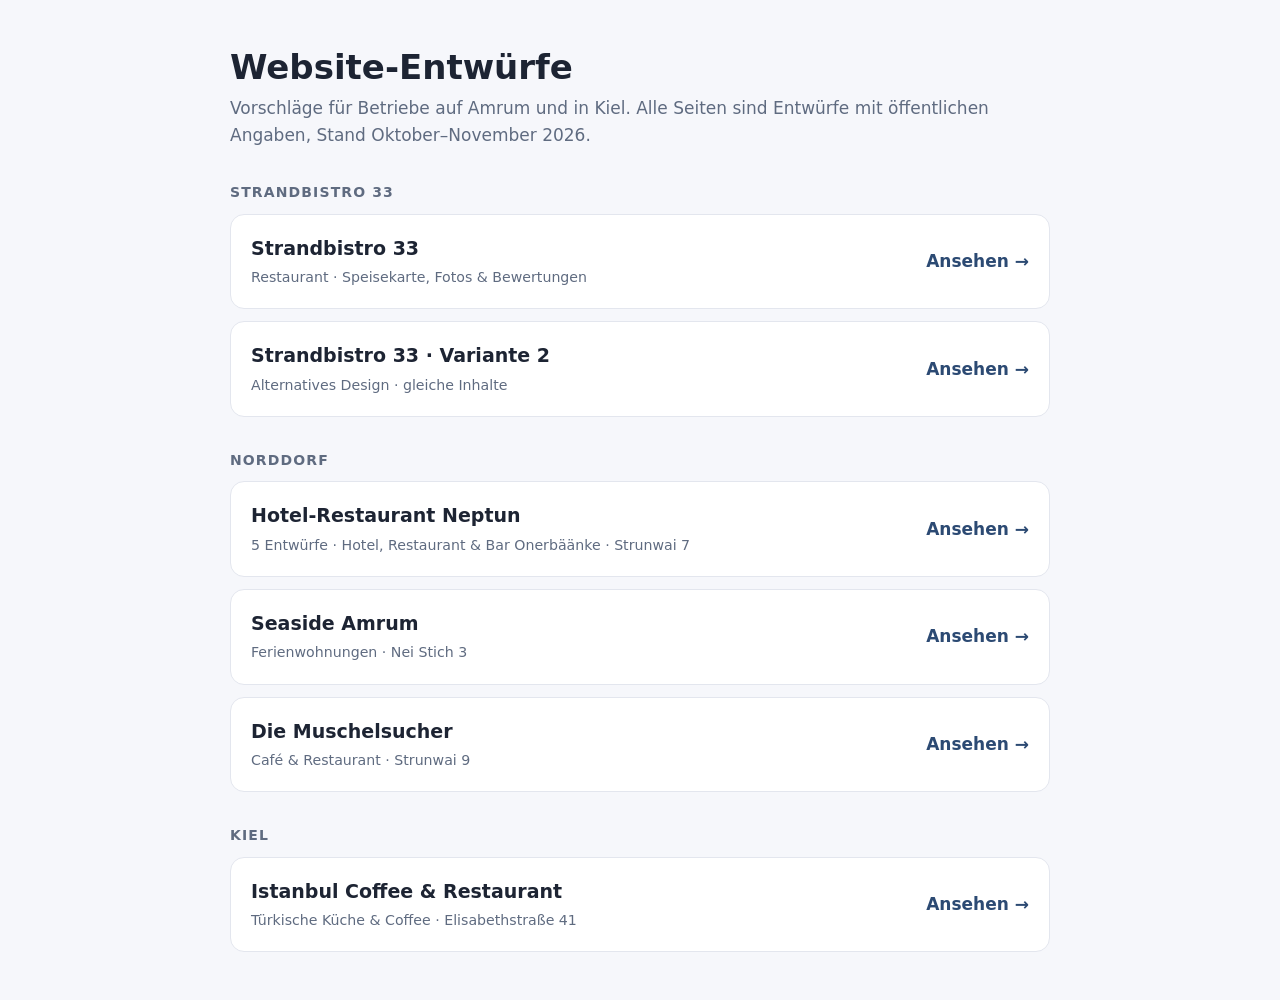
==== index.html @ ea913d5e "Add Istanbul Coffee & Restaurant (Kiel) draft One-page draft with menu, breakfast, gallery, hours an" ====
<!doctype html>
<html lang="de">
<head>
<meta charset="utf-8">
<meta name="viewport" content="width=device-width, initial-scale=1">
<meta name="robots" content="noindex, nofollow">
<title>Website-Entwürfe</title>
<style>
:root{--ink:#1d2433;--muted:#5f6b80;--line:#e3e6ee;--bg:#f6f7fb;--accent:#2c4a73}
*{box-sizing:border-box}
body{margin:0;font:17px/1.6 "Segoe UI",system-ui,-apple-system,Roboto,sans-serif;color:var(--ink);background:var(--bg)}
main{max-width:860px;margin:auto;padding:48px 20px}
h1{font-size:34px;line-height:1.15;margin:0 0 8px}
h2{font-size:14px;letter-spacing:.08em;text-transform:uppercase;color:var(--muted);margin:32px 0 10px}
p{color:var(--muted);margin:0 0 28px}
ul{list-style:none;padding:0;margin:0;display:grid;gap:12px}
a{display:flex;justify-content:space-between;align-items:center;gap:12px;background:#fff;border:1px solid var(--line);border-radius:14px;padding:18px 20px;text-decoration:none;color:inherit}
a:hover{border-color:var(--accent)}
b{display:block;font-size:19px}
small{color:var(--muted)}
span.go{color:var(--accent);font-weight:600;white-space:nowrap}
</style>
</head>
<body>
<main>
<h1>Website-Entwürfe</h1>
<p>Vorschläge für Betriebe auf Amrum und in Kiel. Alle Seiten sind Entwürfe mit öffentlichen Angaben, Stand Oktober–November 2026.</p>
<h2>Strandbistro 33</h2>
<ul>
 <li><a href="strandbistro-33/"><div><b>Strandbistro 33</b><small>Restaurant · Speisekarte, Fotos &amp; Bewertungen</small></div><span class="go">Ansehen →</span></a></li>
 <li><a href="strandbistro-33/v2/"><div><b>Strandbistro 33 · Variante 2</b><small>Alternatives Design · gleiche Inhalte</small></div><span class="go">Ansehen →</span></a></li>
</ul>
<h2>Norddorf</h2>
<ul>
 <li><a href="neptun/"><div><b>Hotel-Restaurant Neptun</b><small>5 Entwürfe · Hotel, Restaurant &amp; Bar Onerbäänke · Strunwai 7</small></div><span class="go">Ansehen →</span></a></li>
 <li><a href="seaside-amrum/"><div><b>Seaside Amrum</b><small>Ferienwohnungen · Nei Stich 3</small></div><span class="go">Ansehen →</span></a></li>
 <li><a href="die-muschelsucher/"><div><b>Die Muschelsucher</b><small>Café &amp; Restaurant · Strunwai 9</small></div><span class="go">Ansehen →</span></a></li>
</ul>
<h2>Kiel</h2>
<ul>
 <li><a href="istanbul-coffee/"><div><b>Istanbul Coffee &amp; Restaurant</b><small>Türkische Küche &amp; Coffee · Elisabethstraße 41</small></div><span class="go">Ansehen →</span></a></li>
</ul>
</main>
</body>
</html>
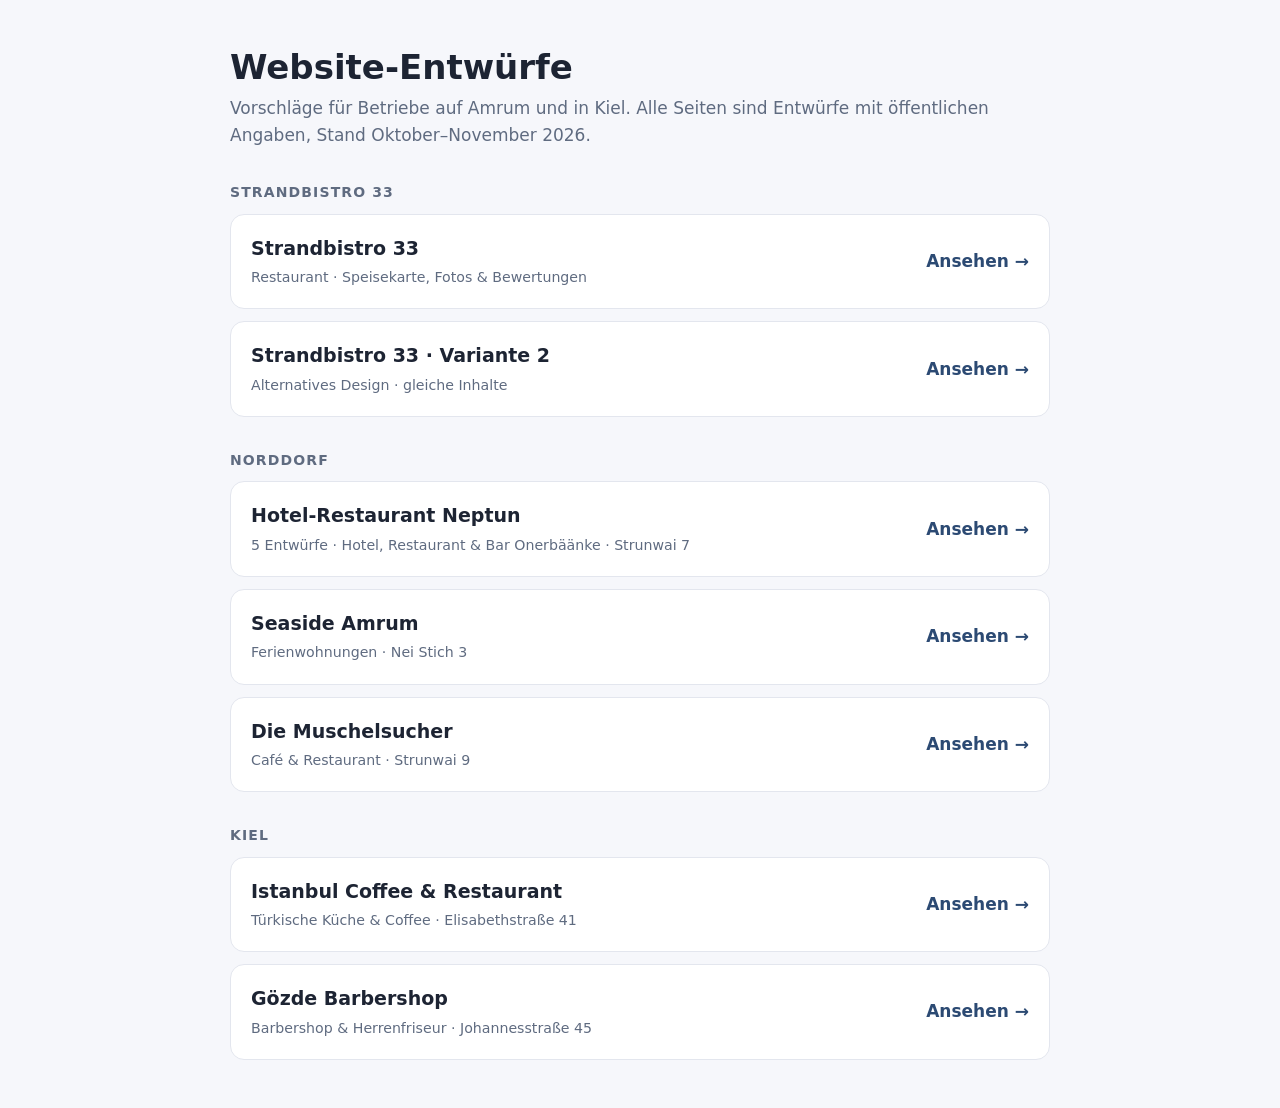
==== commit a3a3507f: "Add Gözde Barbershop (Kiel) draft" ====
--- a/index.html
+++ b/index.html
@@ -39,6 +39,7 @@
 <h2>Kiel</h2>
 <ul>
  <li><a href="istanbul-coffee/"><div><b>Istanbul Coffee &amp; Restaurant</b><small>Türkische Küche &amp; Coffee · Elisabethstraße 41</small></div><span class="go">Ansehen →</span></a></li>
+ <li><a href="goezde-barbershop/"><div><b>Gözde Barbershop</b><small>Barbershop &amp; Herrenfriseur · Johannesstraße 45</small></div><span class="go">Ansehen →</span></a></li>
 </ul>
 </main>
 </body>
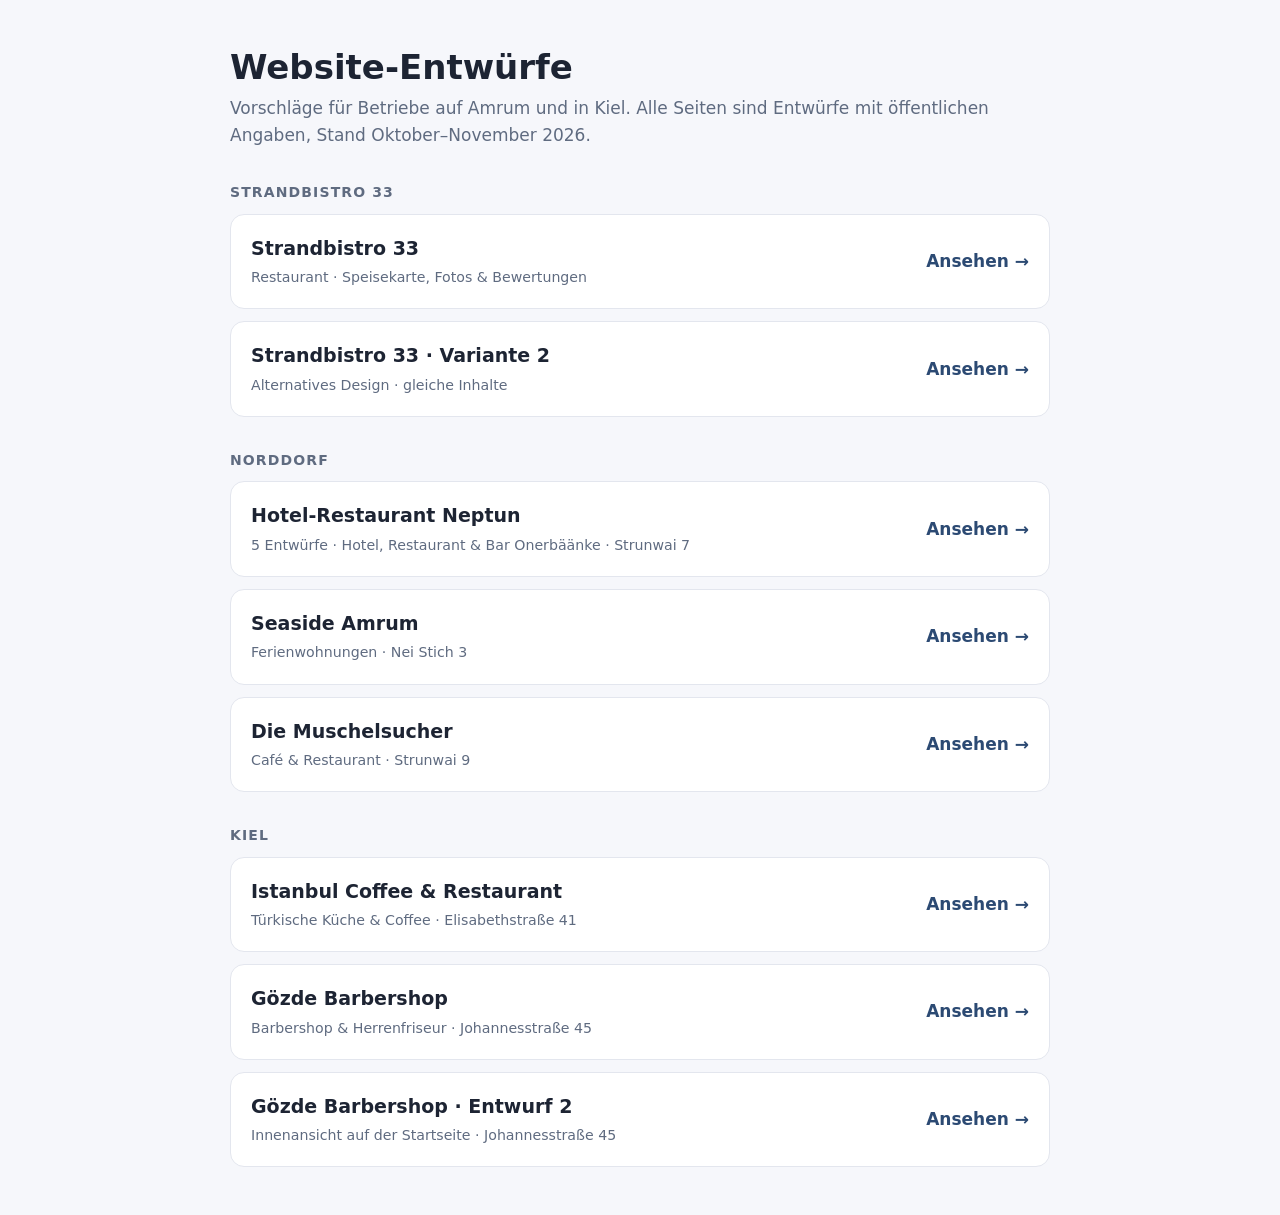
==== commit c15b90af: "Update Gözde Barbershop draft photography" ====
--- a/index.html
+++ b/index.html
@@ -40,6 +40,7 @@
 <ul>
  <li><a href="istanbul-coffee/"><div><b>Istanbul Coffee &amp; Restaurant</b><small>Türkische Küche &amp; Coffee · Elisabethstraße 41</small></div><span class="go">Ansehen →</span></a></li>
  <li><a href="goezde-barbershop/"><div><b>Gözde Barbershop</b><small>Barbershop &amp; Herrenfriseur · Johannesstraße 45</small></div><span class="go">Ansehen →</span></a></li>
+ <li><a href="goezde-barbershop/v2/"><div><b>Gözde Barbershop · Entwurf 2</b><small>Innenansicht auf der Startseite · Johannesstraße 45</small></div><span class="go">Ansehen →</span></a></li>
 </ul>
 </main>
 </body>
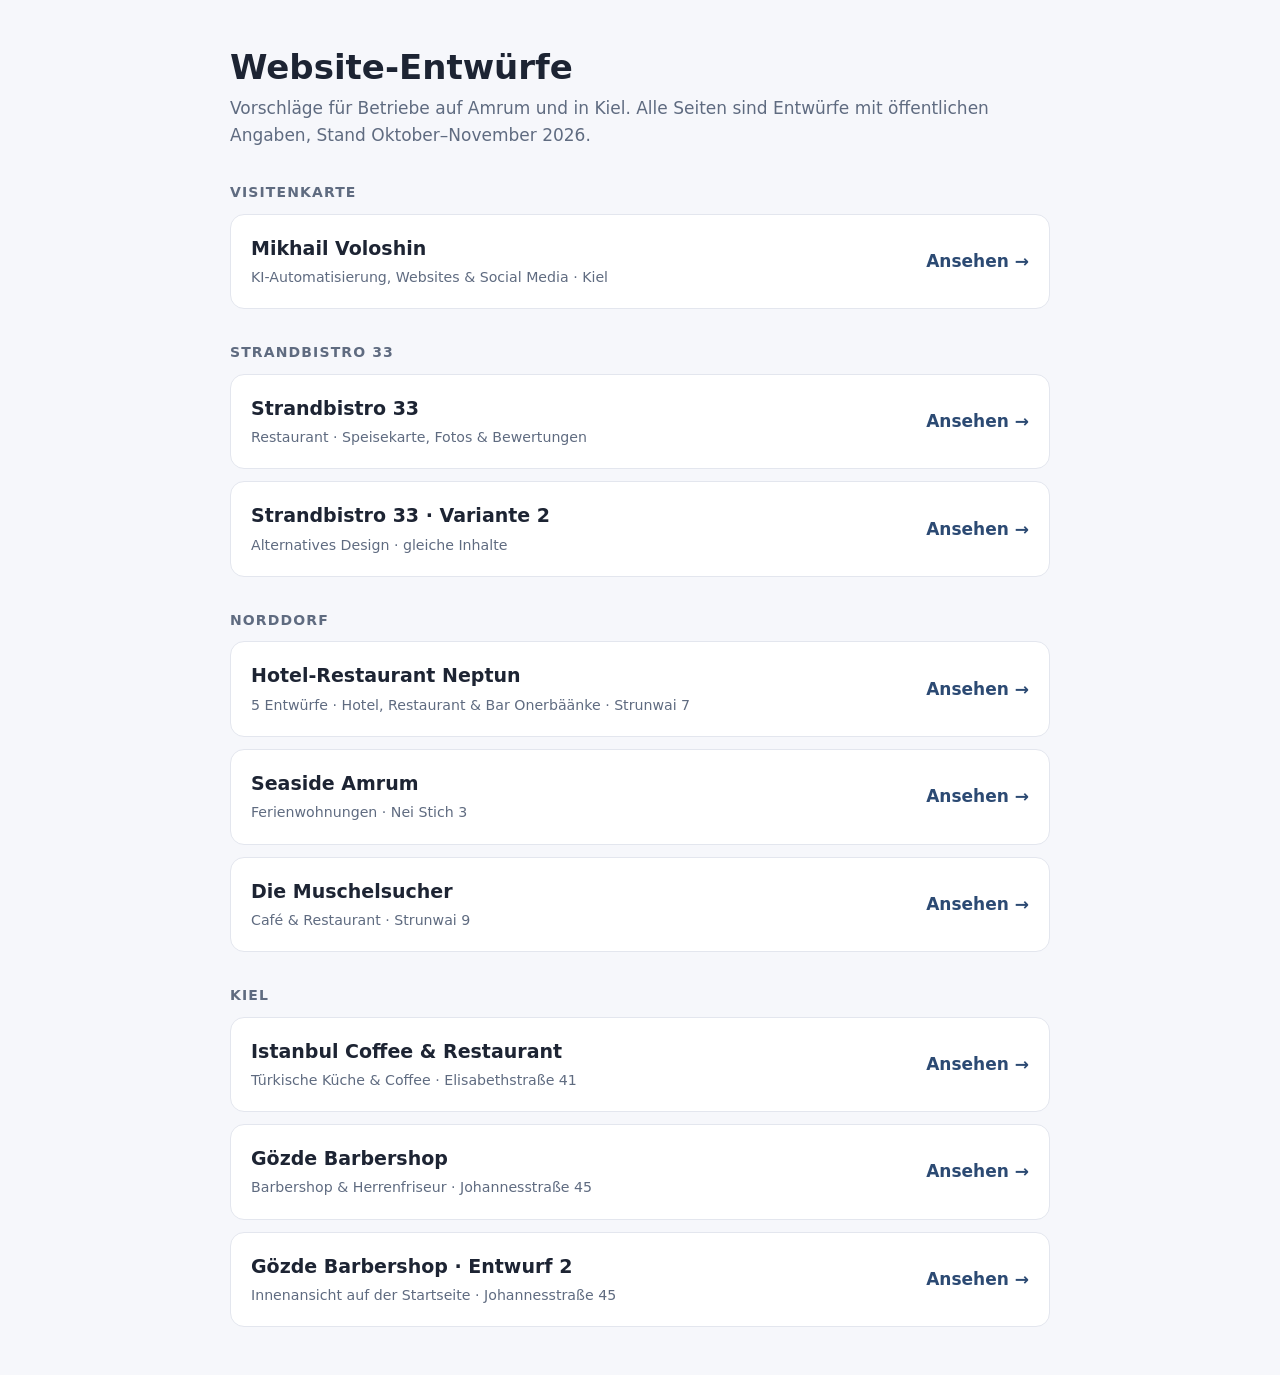
==== commit add3ea3c: "Add Mikhail Voloshin business card page Co-Authored-By: Claude Opus 5.5 <noreply@anthropic.com>" ====
--- a/index.html
+++ b/index.html
@@ -25,6 +25,10 @@
 <main>
 <h1>Website-Entwürfe</h1>
 <p>Vorschläge für Betriebe auf Amrum und in Kiel. Alle Seiten sind Entwürfe mit öffentlichen Angaben, Stand Oktober–November 2026.</p>
+<h2>Visitenkarte</h2>
+<ul>
+ <li><a href="mikhail/"><div><b>Mikhail Voloshin</b><small>KI-Automatisierung, Websites &amp; Social Media · Kiel</small></div><span class="go">Ansehen →</span></a></li>
+</ul>
 <h2>Strandbistro 33</h2>
 <ul>
  <li><a href="strandbistro-33/"><div><b>Strandbistro 33</b><small>Restaurant · Speisekarte, Fotos &amp; Bewertungen</small></div><span class="go">Ansehen →</span></a></li>
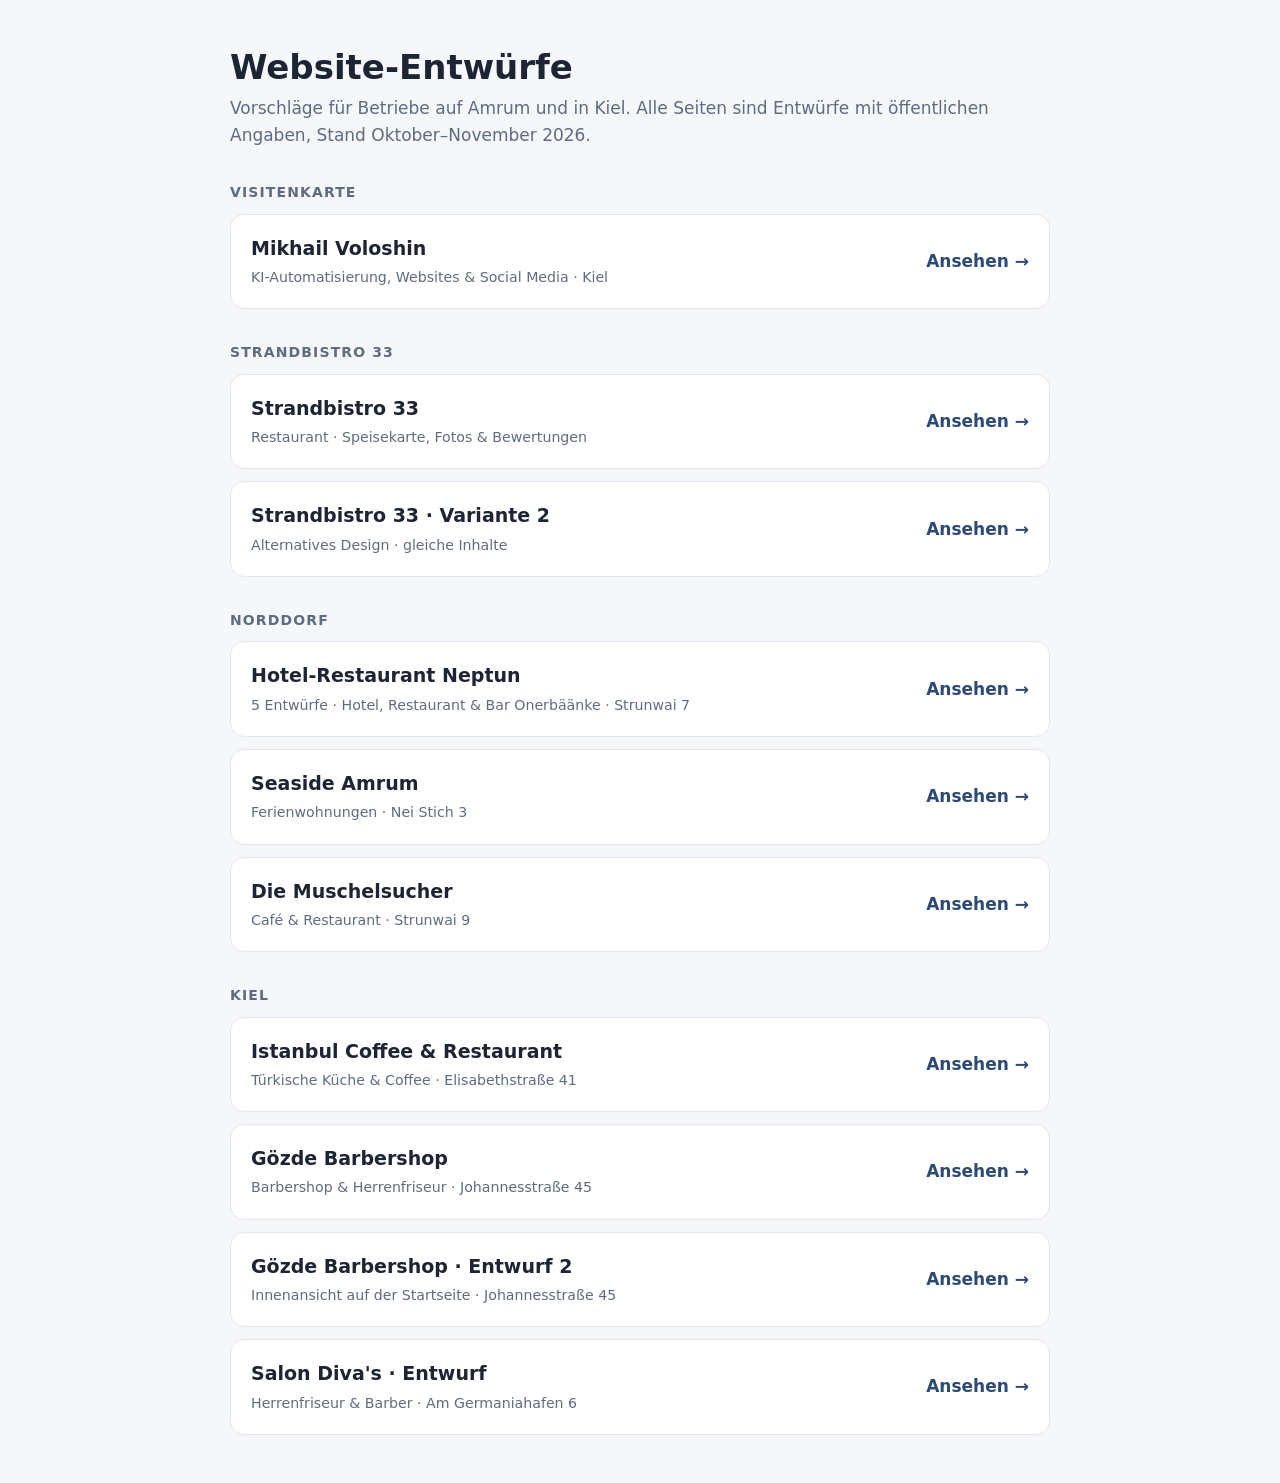
==== commit 5f273b45: "Add Salon Diva's draft (Kiel, Germaniahafen) Co-Authored-By: Claude Opus 5.5 <noreply@anthropic.com>" ====
--- a/index.html
+++ b/index.html
@@ -45,6 +45,7 @@
  <li><a href="istanbul-coffee/"><div><b>Istanbul Coffee &amp; Restaurant</b><small>Türkische Küche &amp; Coffee · Elisabethstraße 41</small></div><span class="go">Ansehen →</span></a></li>
  <li><a href="goezde-barbershop/"><div><b>Gözde Barbershop</b><small>Barbershop &amp; Herrenfriseur · Johannesstraße 45</small></div><span class="go">Ansehen →</span></a></li>
  <li><a href="goezde-barbershop/v2/"><div><b>Gözde Barbershop · Entwurf 2</b><small>Innenansicht auf der Startseite · Johannesstraße 45</small></div><span class="go">Ansehen →</span></a></li>
+ <li><a href="salon-divas/"><div><b>Salon Diva's · Entwurf</b><small>Herrenfriseur &amp; Barber · Am Germaniahafen 6</small></div><span class="go">Ansehen →</span></a></li>
 </ul>
 </main>
 </body>
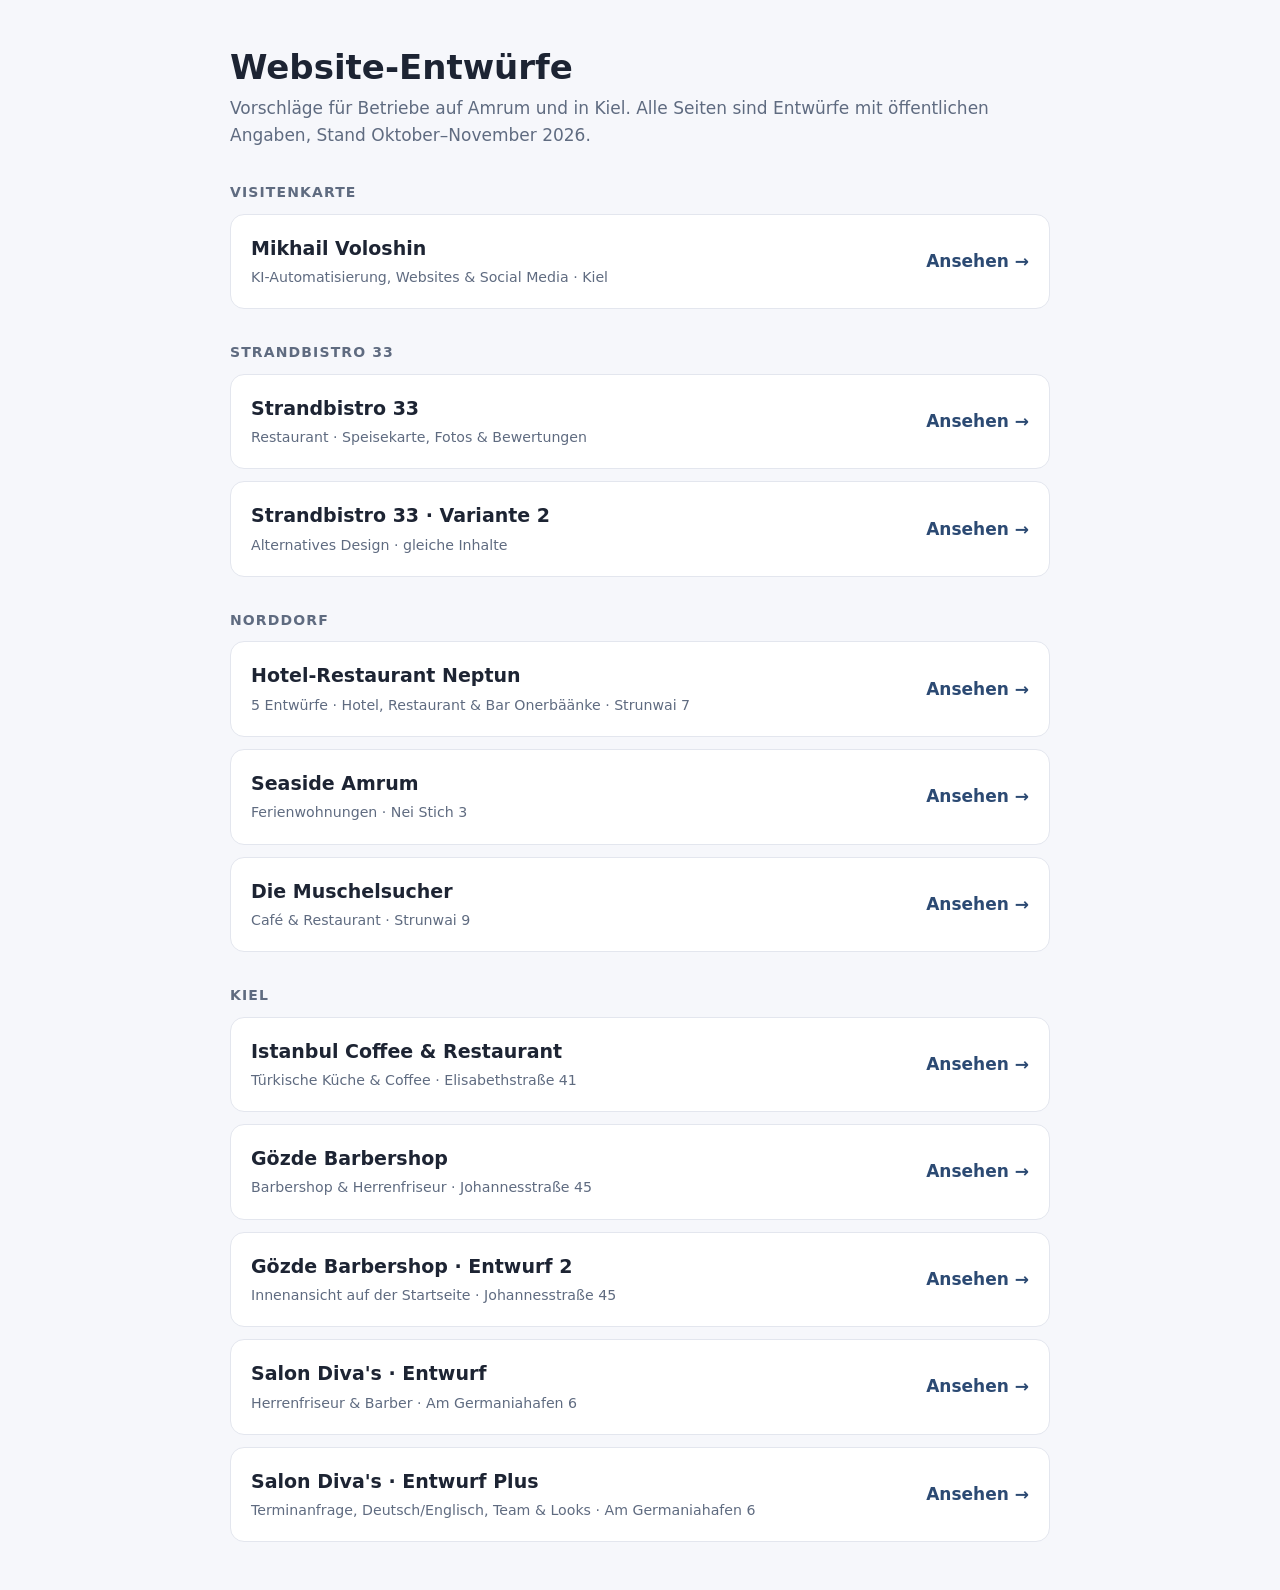
==== commit ba6ddb20: "Add Salon Diva's Plus draft (booking request, DE/EN, team, looks) Co-Authored-By: Claude Opus 5.5 <n" ====
--- a/index.html
+++ b/index.html
@@ -46,6 +46,7 @@
  <li><a href="goezde-barbershop/"><div><b>Gözde Barbershop</b><small>Barbershop &amp; Herrenfriseur · Johannesstraße 45</small></div><span class="go">Ansehen →</span></a></li>
  <li><a href="goezde-barbershop/v2/"><div><b>Gözde Barbershop · Entwurf 2</b><small>Innenansicht auf der Startseite · Johannesstraße 45</small></div><span class="go">Ansehen →</span></a></li>
  <li><a href="salon-divas/"><div><b>Salon Diva's · Entwurf</b><small>Herrenfriseur &amp; Barber · Am Germaniahafen 6</small></div><span class="go">Ansehen →</span></a></li>
+ <li><a href="salon-divas/plus/"><div><b>Salon Diva's · Entwurf Plus</b><small>Terminanfrage, Deutsch/Englisch, Team &amp; Looks · Am Germaniahafen 6</small></div><span class="go">Ansehen →</span></a></li>
 </ul>
 </main>
 </body>
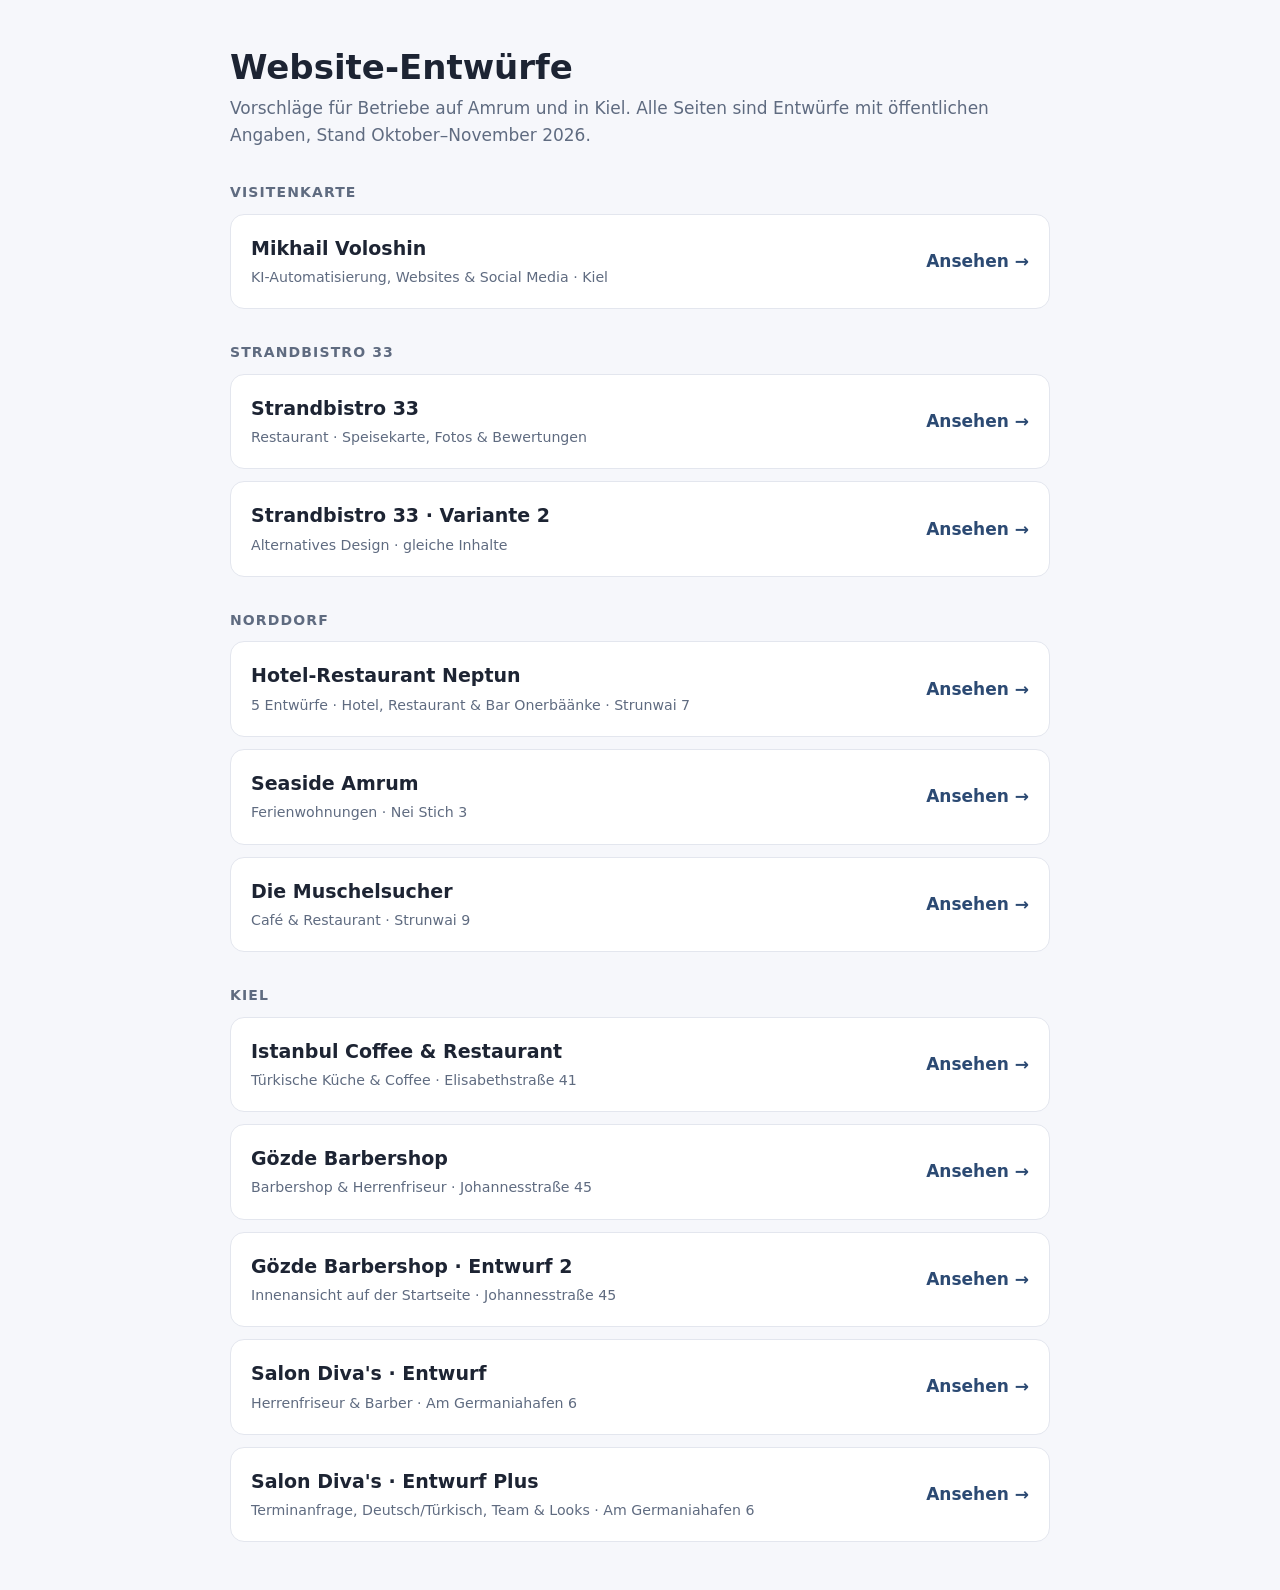
==== commit 5e7630e1: "Salon Diva's: light theme for Basis, Turkish instead of English in Plus Co-Authored-By: Claude Opus " ====
--- a/index.html
+++ b/index.html
@@ -46,7 +46,7 @@
  <li><a href="goezde-barbershop/"><div><b>Gözde Barbershop</b><small>Barbershop &amp; Herrenfriseur · Johannesstraße 45</small></div><span class="go">Ansehen →</span></a></li>
  <li><a href="goezde-barbershop/v2/"><div><b>Gözde Barbershop · Entwurf 2</b><small>Innenansicht auf der Startseite · Johannesstraße 45</small></div><span class="go">Ansehen →</span></a></li>
  <li><a href="salon-divas/"><div><b>Salon Diva's · Entwurf</b><small>Herrenfriseur &amp; Barber · Am Germaniahafen 6</small></div><span class="go">Ansehen →</span></a></li>
- <li><a href="salon-divas/plus/"><div><b>Salon Diva's · Entwurf Plus</b><small>Terminanfrage, Deutsch/Englisch, Team &amp; Looks · Am Germaniahafen 6</small></div><span class="go">Ansehen →</span></a></li>
+ <li><a href="salon-divas/plus/"><div><b>Salon Diva's · Entwurf Plus</b><small>Terminanfrage, Deutsch/Türkisch, Team &amp; Looks · Am Germaniahafen 6</small></div><span class="go">Ansehen →</span></a></li>
 </ul>
 </main>
 </body>
